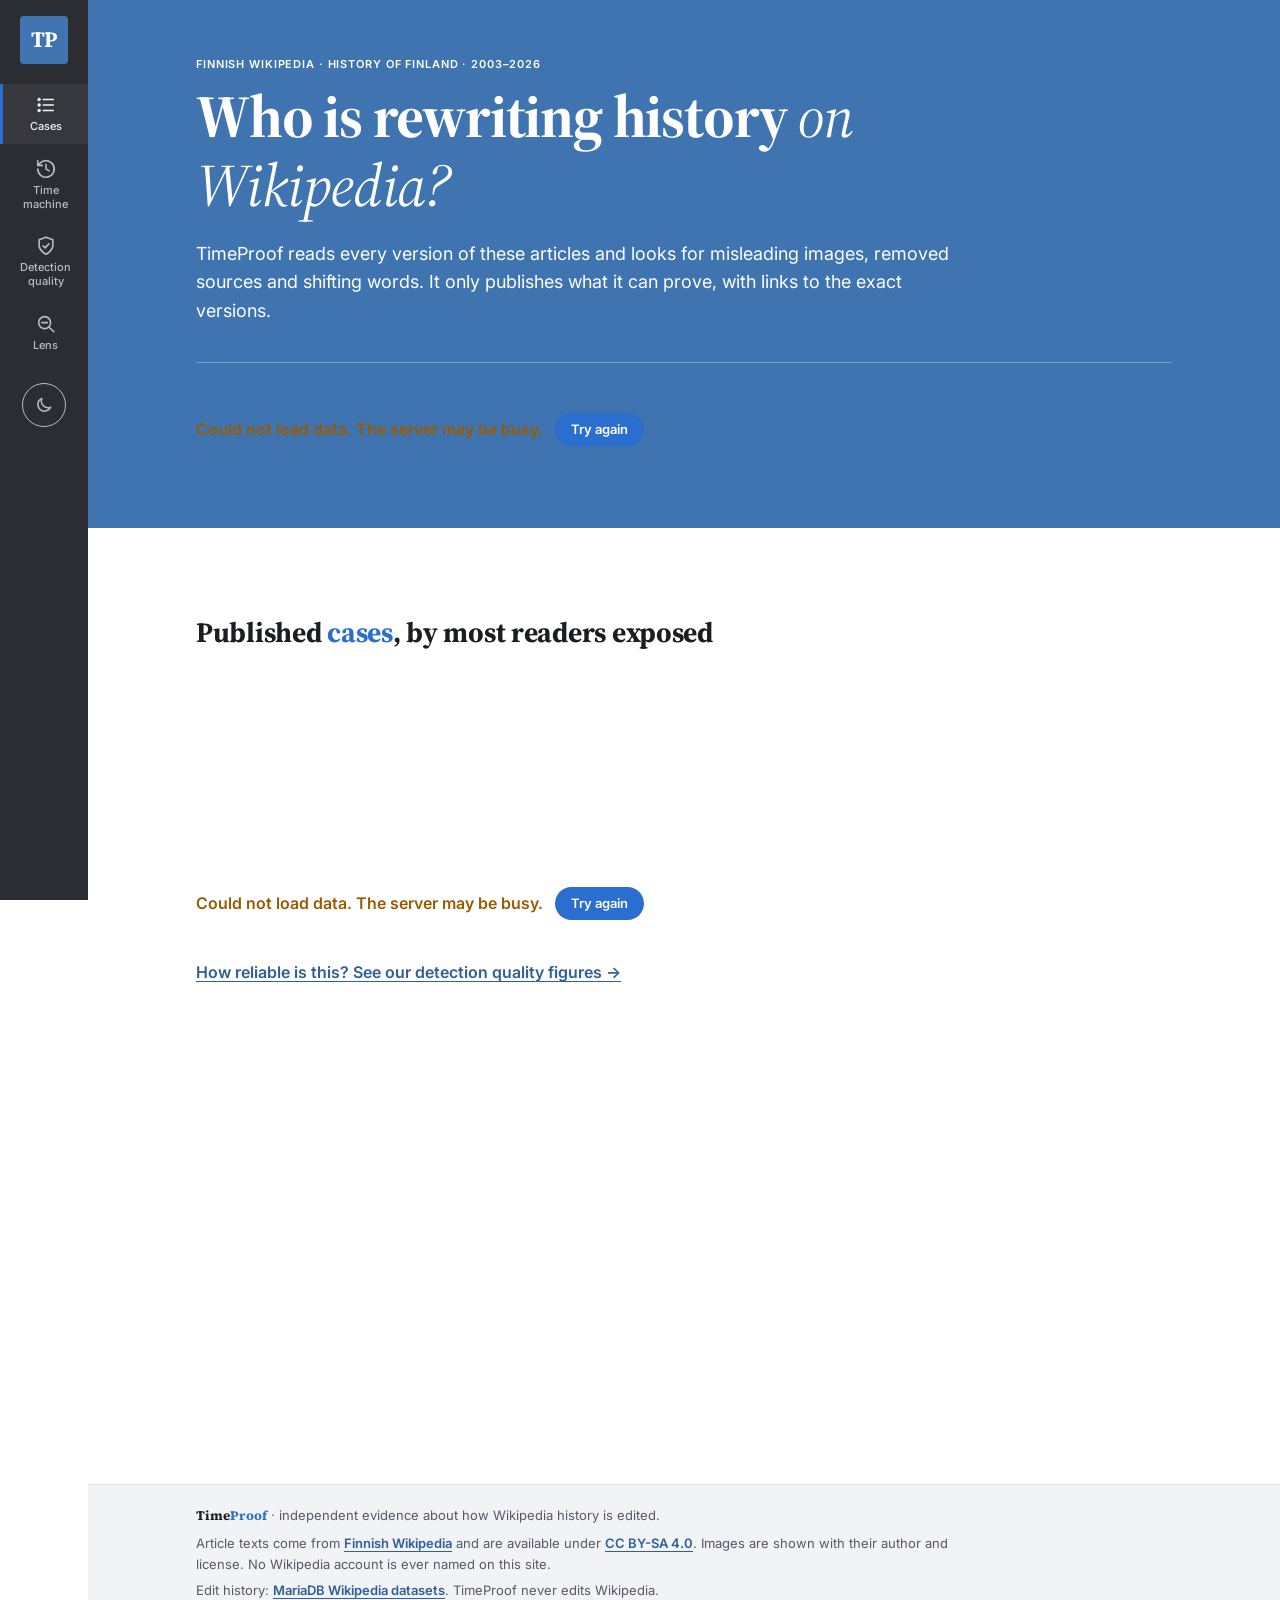
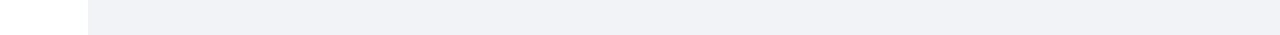
==== web/index.html @ cd7ae0f4 "web: fixed top bar on small screens so the page does not jump, asset version 15" ====
<!doctype html>
<html lang="en">
<head>
  <meta charset="utf-8">
  <meta name="viewport" content="width=device-width, initial-scale=1">
  <title>TimeProof</title>
  <meta name="description" content="TimeProof shows who is rewriting history on Wikipedia, when and how, and only publishes what it can prove.">
  <script>try{var t=localStorage.getItem("tp-theme");if(t==="light"||t==="dark")document.documentElement.dataset.theme=t}catch(e){}</script>
  <link rel="icon" href="favicon.svg" type="image/svg+xml">
  <link rel="preconnect" href="https://fonts.googleapis.com">
  <link rel="preconnect" href="https://fonts.gstatic.com" crossorigin>
  <link rel="stylesheet" href="https://fonts.googleapis.com/css2?family=Inter:wght@400;500;600;700&family=Source+Serif+4:ital,opsz,wght@0,8..60,400;0,8..60,600;0,8..60,700;1,8..60,400&display=swap">
  <link rel="stylesheet" href="tokens.css?v=15">
  <link rel="stylesheet" href="style.css?v=15">
  <script src="app.js?v=15" defer></script>
</head>
<body data-page="home">
  <section class="hero-blue hero" aria-label="Overview">
    <div class="wrap">
      <p class="label-small">Finnish Wikipedia · History of Finland · 2003–2026</p>
      <h1 class="display">Who is rewriting history <em>on Wikipedia?</em></h1>
      <p class="lead">TimeProof reads every version of these articles and looks for misleading images, removed sources and shifting words. It only publishes what it can prove, with links to the exact versions.</p>
      <div id="stats" class="stats"><p class="empty">Loading…</p></div>
    </div>
  </section>
  <main>
    <section id="new-this-week"></section>
    <h2>Published <span>cases</span>, by <span id="sort-name">most readers exposed</span></h2>
    <form id="case-filters" class="filters" role="search" onsubmit="return false"></form>
    <p id="case-count" class="meta case-count" aria-live="polite"></p>
    <section id="cases"><p class="empty">Loading…</p></section>
    <a class="more-link" href="quality.html">How reliable is this? See our detection quality figures →</a>
  </main>
</body>
</html>
---- web/tokens.css ----
/* TimeProof design tokens. Full rationale in identity.md. Load before style.css. */

:root {
  /* Colour: white pages, ultramarine for brand and structure, red only for evidence */
  --bg: #ffffff;
  --surface: #ffffff;
  --surface-2: #f2f3f7;      /* quiet rows, footer bar */
  --rail: #2b2d33;           /* slim dark side rail */
  --rail-text: #f2f3f7;
  --rail-muted: #b9bcc6;
  /* Blues darkened slightly from the reference (#447cbb, #3687eb) so white text on them reaches
     WCAG AA 4.5:1; same hues. Ratios are in identity.md. */
  --brand: #3f74b0;          /* hero band, case hero, TP mark (fill under white text, 4.8:1) */
  --brand-strong: #3a6ca6;   /* hover */
  --brand-soft: #e8f0f9;
  --brand-text: #2a6fcf;     /* blue text and marks on the page: two-tone words, timeline bars (4.9:1) */
  --button: #2a6fcf;         /* pill buttons, white text 4.9:1 */
  --button-hover: #1e5fb8;
  --field-border: #7e8392;   /* inputs and selects: 3:1 against the page, as WCAG asks for controls */
  --focus: #2a6fcf;          /* 2px focus ring */
  --on-brand: #ffffff;
  --on-brand-muted: #ffffff;
  --line: #e1e3ea;
  --text: #1c1d22;
  --text-2: #565965;         /* 7:1 on white */
  --link: #2f5f99;
  --signal: #b42318;         /* "proof red": flags, highlights, Lens outline. Never blue for evidence */
  --signal-soft: #fbeae8;
  --added: #e6f2ea;
  --added-text: #1d5c34;
  --removed: #fbeae8;
  --removed-text: #8f1c13;
  --warning: #9a5b00;
  --mock-bg: #ffd84d;
  --mock-text: #1c1d22;

  /* Typography */
  --font-serif: "Source Serif 4", Georgia, "Times New Roman", serif;
  --font-sans: "Inter", system-ui, -apple-system, "Segoe UI", Roboto, sans-serif;
  --fs-display: clamp(34px, 6vw, 60px);
  --fs-h1: clamp(28px, 4.5vw, 42px);
  --fs-h2: 28px;
  --fs-h3: 20px;
  --fs-body: 16px;
  --fs-read: 18px;
  --fs-small: 13px;
  --fs-label: 11px;
  --lh-tight: 1.15;
  --lh-body: 1.6;

  /* Spacing and shape */
  --unit: 8px;
  --rail-width: 88px;
  --container: 1040px;
  --gutter: 16px;
  --section: 56px;
  --radius-card: 4px;
  --radius-button: 999px;
  --shadow: 0 1px 2px rgba(28, 29, 34, 0.06), 0 6px 20px rgba(28, 29, 34, 0.08);
}

@media (prefers-color-scheme: dark) {
  :root:not([data-theme="light"]) {
    --bg: #121317;
    --surface: #1a1b21;
    --surface-2: #1d1f26;
    --rail: #0b0c0f;
    --rail-text: #f2f3f7;
    --rail-muted: #a3a7b3;
    --brand: #3f74b0;
    --brand-strong: #3a6ca6;
    --brand-soft: #141c29;
    --brand-text: #3687eb;
    --button: #2a6fcf;
    --button-hover: #1e5fb8;
    --field-border: #6b6f7d;
    --focus: #7fb0ec;
    --on-brand: #ffffff;
    --on-brand-muted: #ffffff;
    --line: #2c2e37;
    --text: #eef0f5;
    --text-2: #a8abb7;
    --link: #7fb0ec;
    --signal: #ff7466;
    --signal-soft: #3a1d1a;
    --added: #16301f;
    --added-text: #9fd8b0;
    --removed: #3a1d1a;
    --removed-text: #ffb3aa;
    --warning: #e5a54a;
    --shadow: 0 1px 2px rgba(0, 0, 0, 0.4), 0 6px 20px rgba(0, 0, 0, 0.35);
  }
}

:root[data-theme="dark"] {
  --bg: #121317;
  --surface: #1a1b21;
  --surface-2: #1d1f26;
  --rail: #0b0c0f;
  --rail-text: #f2f3f7;
  --rail-muted: #a3a7b3;
  --brand: #3f74b0;
  --brand-strong: #3a6ca6;
  --brand-soft: #141c29;
  --brand-text: #3687eb;
  --button: #2a6fcf;
  --button-hover: #1e5fb8;
  --field-border: #6b6f7d;
  --focus: #7fb0ec;
  --on-brand: #ffffff;
  --on-brand-muted: #ffffff;
  --line: #2c2e37;
  --text: #eef0f5;
  --text-2: #a8abb7;
  --link: #7fb0ec;
  --signal: #ff7466;
  --signal-soft: #3a1d1a;
  --added: #16301f;
  --added-text: #9fd8b0;
  --removed: #3a1d1a;
  --removed-text: #ffb3aa;
  --warning: #e5a54a;
  --shadow: 0 1px 2px rgba(0, 0, 0, 0.4), 0 6px 20px rgba(0, 0, 0, 0.35);
}
---- web/style.css ----
/* TimeProof site styles. Values come from tokens.css; rules are explained in identity.md. */

* { box-sizing: border-box; }

/* Desktop: slim rail on the left, content on the right; the mock banner spans both. */
body {
  margin: 0;
  background: var(--bg);
  color: var(--text);
  font-family: var(--font-sans);
  font-size: var(--fs-body);
  line-height: var(--lh-body);
  -webkit-font-smoothing: antialiased;
  display: grid;
  grid-template-columns: var(--rail-width) minmax(0, 1fr);
  grid-auto-rows: auto;
  align-content: start;
  min-height: 100vh;
}
body > * { grid-column: 2; }
body > header.site { grid-column: 1; grid-row: 1 / span 20; }

a { color: var(--link); font-weight: 600; text-decoration-thickness: 1px; text-underline-offset: 3px; }

h1, h2, h3 { font-family: var(--font-serif); font-weight: 700; line-height: var(--lh-tight); letter-spacing: -0.01em; }
h1 { font-size: var(--fs-h1); margin: 0 0 16px; }
h2 { font-size: var(--fs-h2); margin: 48px 0 16px; }
h2 span, h1 .two-tone { color: var(--brand-text); }
h3 { font-size: var(--fs-h3); margin: 0 0 6px; }

.wrap, main, footer.site .inner {
  max-width: var(--container);
  margin: 0 auto;
  padding-left: calc(var(--gutter) * 2);
  padding-right: calc(var(--gutter) * 2);
}
main { width: 100%; padding-top: 40px; padding-bottom: 24px; }

/* ---------- Banner ---------- */

.mock-banner {
  /* Never shown on the deployed site; local mock screenshots must stay identifiable. A strip at the
     top of the content (not a fixed corner badge) so it never hides a button or a line of text. */
  justify-self: end;
  margin: 12px 16px 0;
  background: var(--rail);
  color: var(--rail-text);
  border: 1px solid rgba(255, 255, 255, 0.15);
  font-size: 12px;
  font-weight: 600;
  padding: 6px 12px;
  border-radius: var(--radius-button);
  box-shadow: var(--shadow);
}

/* ---------- Rail ---------- */

header.site {
  background: var(--rail);
  color: var(--rail-text);
  position: sticky;
  top: 0;
  align-self: start;
  height: 100vh;
  z-index: 2;
}
header.site .inner { display: flex; flex-direction: column; align-items: stretch; padding: 16px 0; gap: 20px; }

.brand-mark {
  display: flex;
  align-items: center;
  justify-content: center;
  width: 48px;
  height: 48px;
  margin: 0 auto;
  border-radius: var(--radius-card);
  background: var(--brand);
  color: var(--on-brand);
  font-family: var(--font-serif);
  font-weight: 700;
  font-size: 22px;
  letter-spacing: -0.03em;
  text-decoration: none;
}

nav { display: flex; flex-direction: column; gap: 4px; }
nav a {
  display: flex;
  flex-direction: column;
  align-items: center;
  gap: 4px;
  padding: 10px 6px;
  color: var(--rail-muted);
  text-decoration: none;
  font-size: 11px;
  font-weight: 500;
  line-height: 1.25;
  text-align: center;
  border-left: 3px solid transparent;
}
nav a svg { width: 22px; height: 22px; }
nav a:hover { color: var(--rail-text); }
nav a.active { color: var(--rail-text); border-left-color: var(--brand-text); background: rgba(255, 255, 255, 0.05); }

/* ---------- Footer ---------- */

footer.site { background: var(--surface-2); margin-top: var(--section); border-top: 1px solid var(--line); }
footer.site .inner { padding-top: 20px; padding-bottom: 28px; font-size: var(--fs-small); color: var(--text-2); }
footer.site p { margin: 0 0 6px; max-width: 760px; }
footer.site .wordmark { font-family: var(--font-serif); font-weight: 700; color: var(--text); }
footer.site .wordmark span { color: var(--brand-text); }

/* ---------- Shared bits ---------- */

.lead { color: var(--text-2); font-size: 18px; margin: 0 0 28px; max-width: 680px; }

.label-small {
  font-size: var(--fs-label);
  font-weight: 600;
  text-transform: uppercase;
  letter-spacing: 0.08em;
  color: var(--text-2);
  margin: 0 0 8px;
}

.meta { font-size: var(--fs-small); color: var(--text-2); display: flex; flex-wrap: wrap; align-items: center; gap: 6px 16px; }

.tag {
  display: inline-block;
  font-size: var(--fs-label);
  font-weight: 600;
  text-transform: uppercase;
  letter-spacing: 0.08em;
  padding: 3px 10px;
  border-radius: var(--radius-button);
  border: 1px solid currentColor;
}
.tag.flag { background: var(--signal); border-color: var(--signal); color: var(--bg); }

.pill {
  display: inline-block;
  background: var(--button);
  color: var(--on-brand);
  font-size: var(--fs-small);
  font-weight: 600;
  padding: 6px 16px;
  border-radius: var(--radius-button);
  text-decoration: none;
}
.pill:hover { background: var(--button-hover); }

.card { border-top: 1px solid var(--line); padding: 24px 0; }

/* --signal is kept for evidence only: an error is not evidence. */
.error { color: var(--warning); font-weight: 600; }
.empty { color: var(--text-2); }
.more-link { display: inline-block; margin-top: 24px; }

/* ---------- Blue hero band ---------- */

.hero-blue { background: var(--brand); color: var(--on-brand); }
.hero-blue a { color: var(--on-brand); }
.hero-blue .lead, .hero-blue .label-small, .hero-blue .meta { color: var(--on-brand-muted); }
.hero-blue .tag { color: var(--on-brand); }
.hero-blue .tag.flag { color: var(--bg); }

.hero { padding: var(--section) 0; }
.hero .display {
  font-family: var(--font-serif);
  font-weight: 700;
  font-size: var(--fs-display);
  line-height: var(--lh-tight);
  letter-spacing: -0.02em;
  margin: 0 0 20px;
  max-width: 820px;
}
.hero .display em { font-weight: 400; font-style: italic; }

.stats {
  display: grid;
  grid-template-columns: repeat(auto-fit, minmax(150px, 1fr));
  gap: 24px;
  margin-top: 36px;
  border-top: 1px solid rgba(255, 255, 255, 0.3);
  padding-top: 24px;
}
.stat .value { font-family: var(--font-serif); font-size: 36px; font-weight: 700; line-height: 1.1; font-variant-numeric: tabular-nums; }
.stat .label { color: var(--on-brand-muted); font-size: var(--fs-small); margin-top: 4px; }

/* ---------- Case rows ---------- */

.case-item {
  display: grid;
  grid-template-columns: 1fr;
  gap: 24px;
  align-items: center;
  text-decoration: none;
  color: inherit;
  font-weight: 400;
}
.case-item.has-image { grid-template-columns: minmax(0, 1fr) 240px; }
.case-item.has-image figure { order: 2; }
/* Alternating sides only makes sense with images, which need a credit to be shown. */
.case-item.has-image:nth-child(even) { grid-template-columns: 240px minmax(0, 1fr); }
.case-item.has-image:nth-child(even) figure { order: -1; }
.case-item img { width: 100%; height: 160px; object-fit: cover; border-radius: var(--radius-card); background: var(--surface-2); }
.case-item figcaption { font-size: 11px; margin-top: 4px; }
.case-item h3 { font-size: 22px; }
.case-item p { margin: 0 0 12px; color: var(--text-2); max-width: 660px; }
.case-item .readers { color: var(--text); font-weight: 600; }
.case-item .row-foot { display: flex; flex-wrap: wrap; align-items: center; justify-content: space-between; gap: 12px; margin-top: 14px; }

/* ---------- Case page ---------- */

.case-hero { display: grid; gap: 32px; align-items: start; padding: 32px; border-radius: var(--radius-card); margin-bottom: 24px; }
.case-hero.has-image { grid-template-columns: minmax(0, 6fr) minmax(0, 5fr); }
.case-hero.has-image figure { order: 2; }
.case-hero h1 { margin-top: 14px; color: var(--on-brand); }
.case-hero .lead { font-family: var(--font-serif); font-size: var(--fs-read); color: var(--on-brand); margin-bottom: 0; }
.case-hero figcaption { color: var(--on-brand-muted); }

figure { margin: 0; }
figure img { width: 100%; height: auto; border-radius: var(--radius-card); display: block; background: var(--surface-2); }
figcaption { font-size: var(--fs-small); color: var(--text-2); margin-top: 8px; }

.band { background: var(--rail); color: var(--rail-text); }
.band .label-small, .band .meta { color: var(--rail-muted); }
.exposure-band { padding: 28px 32px; border-radius: var(--radius-card); margin: 0 0 16px; }
.exposure-band .exposure { font-family: var(--font-serif); font-weight: 700; font-size: clamp(24px, 3.5vw, 32px); line-height: 1.2; margin: 4px 0 10px; }
.exposure-band .meta { margin: 0; }

.grid2 { display: grid; grid-template-columns: 1fr 1fr; gap: 24px; }

.caption-old { text-decoration: line-through; color: var(--text-2); font-family: var(--font-serif); font-size: var(--fs-read); margin: 0; }
.caption-new { font-family: var(--font-serif); font-size: var(--fs-read); margin: 0; }
.diff-removed, .diff-added { padding: 12px 14px; border-radius: var(--radius-card); white-space: pre-wrap; font-family: var(--font-serif); font-size: 17px; }
.diff-removed { background: var(--removed); color: var(--removed-text); }
.diff-added { background: var(--added); color: var(--added-text); }

.report { font-family: var(--font-serif); font-size: var(--fs-read); margin: 0 0 12px; max-width: 720px; }
ul.plain { margin: 8px 0 0; padding-left: 18px; }
ul.plain li { margin-bottom: 4px; }

/* ---------- Time machine ---------- */

.controls { display: flex; flex-wrap: wrap; gap: 16px; align-items: end; margin-bottom: 24px; }
.controls label { display: flex; flex-direction: column; font-size: var(--fs-small); color: var(--text-2); gap: 6px; font-weight: 500; min-width: 0; max-width: 100%; }
/* Long article titles must not push the page wider than a phone screen. */
.controls select { max-width: 100%; }
select, input[type="date"], input[type="search"] {
  font: inherit;
  padding: 8px 12px;
  border: 1px solid var(--field-border);
  border-radius: var(--radius-card);
  background: var(--surface);
  color: var(--text);
}
button {
  font: inherit;
  font-size: var(--fs-small);
  font-weight: 600;
  padding: 9px 20px;
  border-radius: var(--radius-button);
  border: 0;
  background: var(--button);
  color: var(--on-brand);
  cursor: pointer;
}
button:hover { background: var(--button-hover); }

/* Key figures above the chart */
.tm-stats { display: grid; grid-template-columns: repeat(auto-fit, minmax(150px, 1fr)); gap: 16px 24px; margin: 0 0 24px; }
.tm-stat .value { font-family: var(--font-serif); font-size: 28px; font-weight: 700; line-height: 1.1; font-variant-numeric: tabular-nums; }
.tm-stat .label { font-size: var(--fs-small); color: var(--text-2); margin-top: 4px; }

/* Chart: y axis on the left, bars with grid lines, year labels below */
.tm-chart { margin: 0 0 28px; }
.tm-axis-title { font-size: var(--fs-label); font-weight: 600; text-transform: uppercase; letter-spacing: 0.08em; color: var(--text-2); margin: 0 0 8px; }
.tm-x-title { text-align: center; margin: 22px 0 0; }
.tm-plot { display: grid; grid-template-columns: auto minmax(0, 1fr); gap: 8px; }
.tm-y { display: flex; flex-direction: column; justify-content: space-between; height: 160px; font-size: 12px; color: var(--text-2); text-align: right; font-variant-numeric: tabular-nums; }
.tm-y span { line-height: 0; }
.timeline { position: relative; display: flex; align-items: flex-end; gap: 1px; height: 160px; border-bottom: 1px solid var(--text); border-left: 1px solid var(--line); }
.tm-grid { position: absolute; inset: 0; display: flex; flex-direction: column; justify-content: space-between; pointer-events: none; }
.tm-grid i { display: block; border-top: 1px dashed var(--line); }
.timeline .bar { flex: 1; background: var(--brand-text); min-height: 1px; position: relative; cursor: pointer; }
.timeline .bar:hover, .timeline .bar:focus-visible { opacity: 0.75; outline: none; }
.timeline .bar .rev { position: absolute; bottom: 0; left: 0; right: 0; background: var(--warning); }
.timeline .bar.selected { outline: 2px solid var(--text); outline-offset: 1px; }
/* A published case is evidence: its month gets the signal colour. */
.timeline .case-mark { position: absolute; left: 50%; top: -12px; width: 8px; height: 8px; margin-left: -4px; border-radius: 50%; background: var(--signal); box-shadow: 0 0 0 2px var(--bg); }
.tm-x { position: relative; height: 16px; margin-top: 6px; font-size: 12px; color: var(--text-2); font-variant-numeric: tabular-nums; }
.tm-x span { position: absolute; top: 0; transform: translateX(-50%); white-space: nowrap; }
.tm-readout { margin: 12px 0 4px; font-size: var(--fs-small); color: var(--text); min-height: 1.6em; font-variant-numeric: tabular-nums; }
.legend { font-size: var(--fs-small); color: var(--text-2); margin-top: 6px; }
.legend i { display: inline-block; width: 10px; height: 10px; margin: 0 4px 0 14px; vertical-align: middle; }
.legend i:first-child { margin-left: 0; }
.legend i.legend-case { border-radius: 50%; background: var(--signal); }

/* ---------- Home: search and filters ---------- */

#sort-name { color: inherit; }
.filters { display: grid; grid-template-columns: repeat(auto-fit, minmax(170px, 1fr)); gap: 14px 16px; align-items: end; margin: 8px 0 12px; }
.filters label { display: flex; flex-direction: column; gap: 6px; font-size: var(--fs-small); color: var(--text-2); font-weight: 500; min-width: 0; }
.filters label.search { grid-column: 1 / -1; }
.filters select, .filters input { width: 100%; min-width: 0; }
.filters .years { display: grid; grid-template-columns: 1fr 1fr; gap: 8px; min-width: 0; }
.filters button { justify-self: start; }
.pill.secondary, button.secondary { background: transparent; color: var(--brand-text); border: 1px solid var(--brand-text); }
.pill.secondary:hover, button.secondary:hover { background: var(--brand-soft); }
.case-count { margin: 0 0 4px; }

.article-text { white-space: pre-wrap; font-family: var(--font-serif); font-size: var(--fs-read); line-height: 1.7; max-width: 720px; max-height: 560px; overflow-y: auto; }

/* ---------- Detection quality ---------- */

.quality-grid { display: grid; grid-template-columns: repeat(auto-fit, minmax(280px, 1fr)); gap: 0 40px; }
.quality-grid .value { font-family: var(--font-serif); font-size: 48px; font-weight: 700; line-height: 1.1; color: var(--link); font-variant-numeric: tabular-nums; }
.quality-grid p { margin: 8px 0 0; color: var(--text-2); }

/* ---------- Lens page ---------- */

.lens-steps { padding-left: 20px; max-width: 680px; }
.lens-steps li { margin-bottom: 8px; }
.lens-drag { display: flex; flex-wrap: wrap; align-items: center; gap: 16px; margin: 28px 0; }
.lens-button { font-size: 16px; padding: 12px 24px; cursor: grab; }
.lens-mock { display: inline-block; background: var(--brand-soft); color: var(--text); border-left: 3px solid var(--brand-text); font-weight: 500; padding: 10px 14px; border-radius: var(--radius-card); }

/* ---------- Below 900px: the rail becomes a top bar ---------- */

@media (max-width: 900px) {
  body { display: block; }
  header.site { position: sticky; top: 0; height: auto; }
  header.site .inner { flex-direction: row; align-items: center; justify-content: space-between; padding: 8px 12px; gap: 12px; }
  .brand-mark { width: 44px; height: 44px; font-size: 19px; margin: 0; }
  nav { flex-direction: row; gap: 0; }
  nav a { padding: 6px 8px; border-left: 0; border-bottom: 3px solid transparent; min-width: 44px; min-height: 44px; justify-content: center; }
  nav a.active { border-bottom-color: var(--brand-text); background: transparent; }
  nav a svg { width: 20px; height: 20px; }
}

@media (max-width: 720px) {
  :root { --section: 40px; }
  .wrap, main, footer.site .inner { padding-left: var(--gutter); padding-right: var(--gutter); }
  main { padding-top: 28px; }
  .case-item.has-image, .case-item.has-image:nth-child(even) { grid-template-columns: 1fr; }
  .case-item.has-image:nth-child(even) figure { order: 0; }
  .case-hero.has-image, .grid2 { grid-template-columns: 1fr; }
  .case-hero { padding: 24px 20px; gap: 20px; }
  .exposure-band { padding: 24px 20px; }
  .timeline { gap: 0; }
}


/* ================= Accessibility and ergonomics (WCAG 2.2 AA) ================= */

/* Skip link: first thing a keyboard user reaches, visible only when focused. */
.skip-link { position: absolute; left: 8px; top: -60px; z-index: 100; background: var(--button); color: var(--on-brand);
  padding: 10px 16px; border-radius: var(--radius-card); font-weight: 600; text-decoration: none; }
.skip-link:focus { top: 8px; }
body > .skip-link { grid-column: 1 / -1; }

/* One visible focus ring everywhere; never removed without a replacement. */
:focus-visible { outline: 2px solid var(--focus); outline-offset: 2px; }
.hero-blue :focus-visible, .band :focus-visible, header.site :focus-visible, .pill:focus-visible, button:focus-visible { outline-color: var(--on-brand); box-shadow: 0 0 0 4px var(--focus); }
main:focus { outline: none; }

/* Touch targets: 44 x 44 px in the rail and top bar, 24 px minimum elsewhere. */
nav a { min-height: 44px; }
.pill, button { min-height: 32px; }

/* Section titles of the case and quality pages are real h2s, styled as small labels. */
h2.label-small, h3.label-small { font-family: var(--font-sans); font-size: var(--fs-label); line-height: 1.4; letter-spacing: 0.08em; margin: 0 0 8px; }

/* Comfortable reading: 70 characters per line at most. */
.lead, .report, .case-item p, .article-text, .quality-grid p { max-width: 70ch; }

/* Upper bound marker: explained on hover, on keyboard focus and on tap (tapping focuses it). */
abbr.approx { text-decoration: underline dotted; cursor: help; position: relative; }
abbr.approx:hover::after, abbr.approx:focus::after {
  content: attr(data-tip); position: absolute; left: 0; top: 1.6em; z-index: 20; width: max-content; max-width: 260px;
  background: var(--rail); color: var(--rail-text); font: 400 12px/1.45 var(--font-sans); letter-spacing: 0; text-transform: none;
  padding: 8px 10px; border-radius: var(--radius-card); box-shadow: var(--shadow); white-space: normal; }

/* Loading skeletons: grey bars with a slow pulse, then the real content. */
.skeleton { display: grid; gap: 12px; padding: 8px 0; }
.skeleton i { display: block; height: 14px; border-radius: var(--radius-card); background: var(--surface-2); animation: tp-pulse 1.4s ease-in-out infinite; }
.skeleton i:nth-child(1) { width: 40%; height: 20px; } .skeleton i:nth-child(2) { width: 90%; } .skeleton i:nth-child(3) { width: 75%; }
@keyframes tp-pulse { 50% { opacity: 0.45; } }

/* Errors and empty states say what to do next. */
.error-box, .empty-box { display: flex; flex-wrap: wrap; align-items: center; gap: 12px; padding: 16px 0; }
.error-box p, .empty-box p { margin: 0; }

/* Case page: three lines that answer what, how long, how many, before the detail. */
.glance { list-style: none; padding: 0; margin: 16px 0 0; display: grid; gap: 4px; font-size: 15px; color: var(--on-brand); }
.glance li { display: grid; grid-template-columns: 6.5em minmax(0, 1fr); gap: 8px; }
.glance strong { font-weight: 600; }
.diff-label::before { font-weight: 700; margin-right: 4px; }
.diff-label.minus::before { content: "\2212"; }
.diff-label.plus::before { content: "+"; }

/* Time machine chart: one keyboard stop (arrows move, Enter opens), the current month outlined. */
.timeline:focus-visible { outline: 2px solid var(--focus); outline-offset: 4px; }
.timeline .bar.current { outline: 2px solid var(--text); outline-offset: 1px; z-index: 1; }
.tm-table { margin-top: 12px; font-size: var(--fs-small); }
.tm-table summary { cursor: pointer; color: var(--link); font-weight: 600; min-height: 24px; }
.tm-table table { border-collapse: collapse; margin-top: 8px; font-variant-numeric: tabular-nums; }
.tm-table th, .tm-table td { text-align: right; padding: 4px 12px; border-bottom: 1px solid var(--line); }
.tm-table th:first-child, .tm-table td:first-child { text-align: left; }

/* Light / dark switch in the rail. */
.theme-toggle { background: transparent; color: var(--rail-muted); border: 1px solid var(--rail-muted); border-radius: var(--radius-button);
  min-width: 44px; min-height: 44px; padding: 0; margin: 0 auto; display: flex; align-items: center; justify-content: center; }
.theme-toggle:hover { background: rgba(255, 255, 255, 0.08); color: var(--rail-text); }
.theme-toggle svg { width: 20px; height: 20px; }
@media (max-width: 900px) { .theme-toggle { margin: 0; } }

/* Keep the footer below the fold while the content loads, so it does not jump (layout shift). */
main { min-height: 100vh; }
/* The case image's height is unknown until it loads: reserve a fixed frame so nothing moves. */
.case-hero figure img { aspect-ratio: 4 / 3; object-fit: contain; background: rgba(255, 255, 255, 0.08); }

/* Visually hidden, still read by screen readers. */
.sr-only { position: absolute; width: 1px; height: 1px; padding: 0; margin: -1px; overflow: hidden; clip: rect(0 0 0 0); white-space: nowrap; border: 0; }

@media (prefers-reduced-motion: reduce) {
  *, *::before, *::after { animation-duration: 0.01ms !important; animation-iteration-count: 1 !important; transition-duration: 0.01ms !important; scroll-behavior: auto !important; }
}

/* Printing a case: no rail, no buttons, black on white, link addresses written out. */
@media print {
  body { display: block; background: #fff; color: #000; }
  header.site, footer.site, .skip-link, .mock-banner, .theme-toggle, .filters, .controls, button, .pill, .more-link { display: none !important; }
  main { max-width: none; padding: 0; min-height: 0; }
  .hero-blue, .band, .case-hero, .exposure-band { background: none !important; color: #000 !important; padding: 0 0 12px; }
  .hero-blue *, .band *, .glance { color: #000 !important; }
  a[href^="http"]::after { content: " (" attr(href) ")"; font-weight: 400; word-break: break-all; }
  .card { break-inside: avoid; }
}

/* Reserve the final height of blocks filled after the data arrives, so nothing below them jumps
   (measured on the live site at 1280 px and 375 px). */
#stats { min-height: 110px; }
#case-filters { min-height: 191px; }
#timeline { min-height: 443px; }
@media (max-width: 720px) {
  #stats { min-height: 287px; }
  #case-filters { min-height: 496px; }
  #timeline { min-height: 670px; }
}

/* Phones and tablets: the top bar is drawn by app.js after the first paint. A fixed bar over a
   reserved strip means the page never jumps when it appears. */
@media (max-width: 900px) {
  header.site { position: fixed; top: 0; left: 0; right: 0; height: 70px; }
  header.site .inner { height: 100%; }
  body { padding-top: 70px; }
}
@media (max-width: 600px) {
  header.site { height: 84px; }
  body { padding-top: 84px; }
}
@media print { body { padding-top: 0; } }
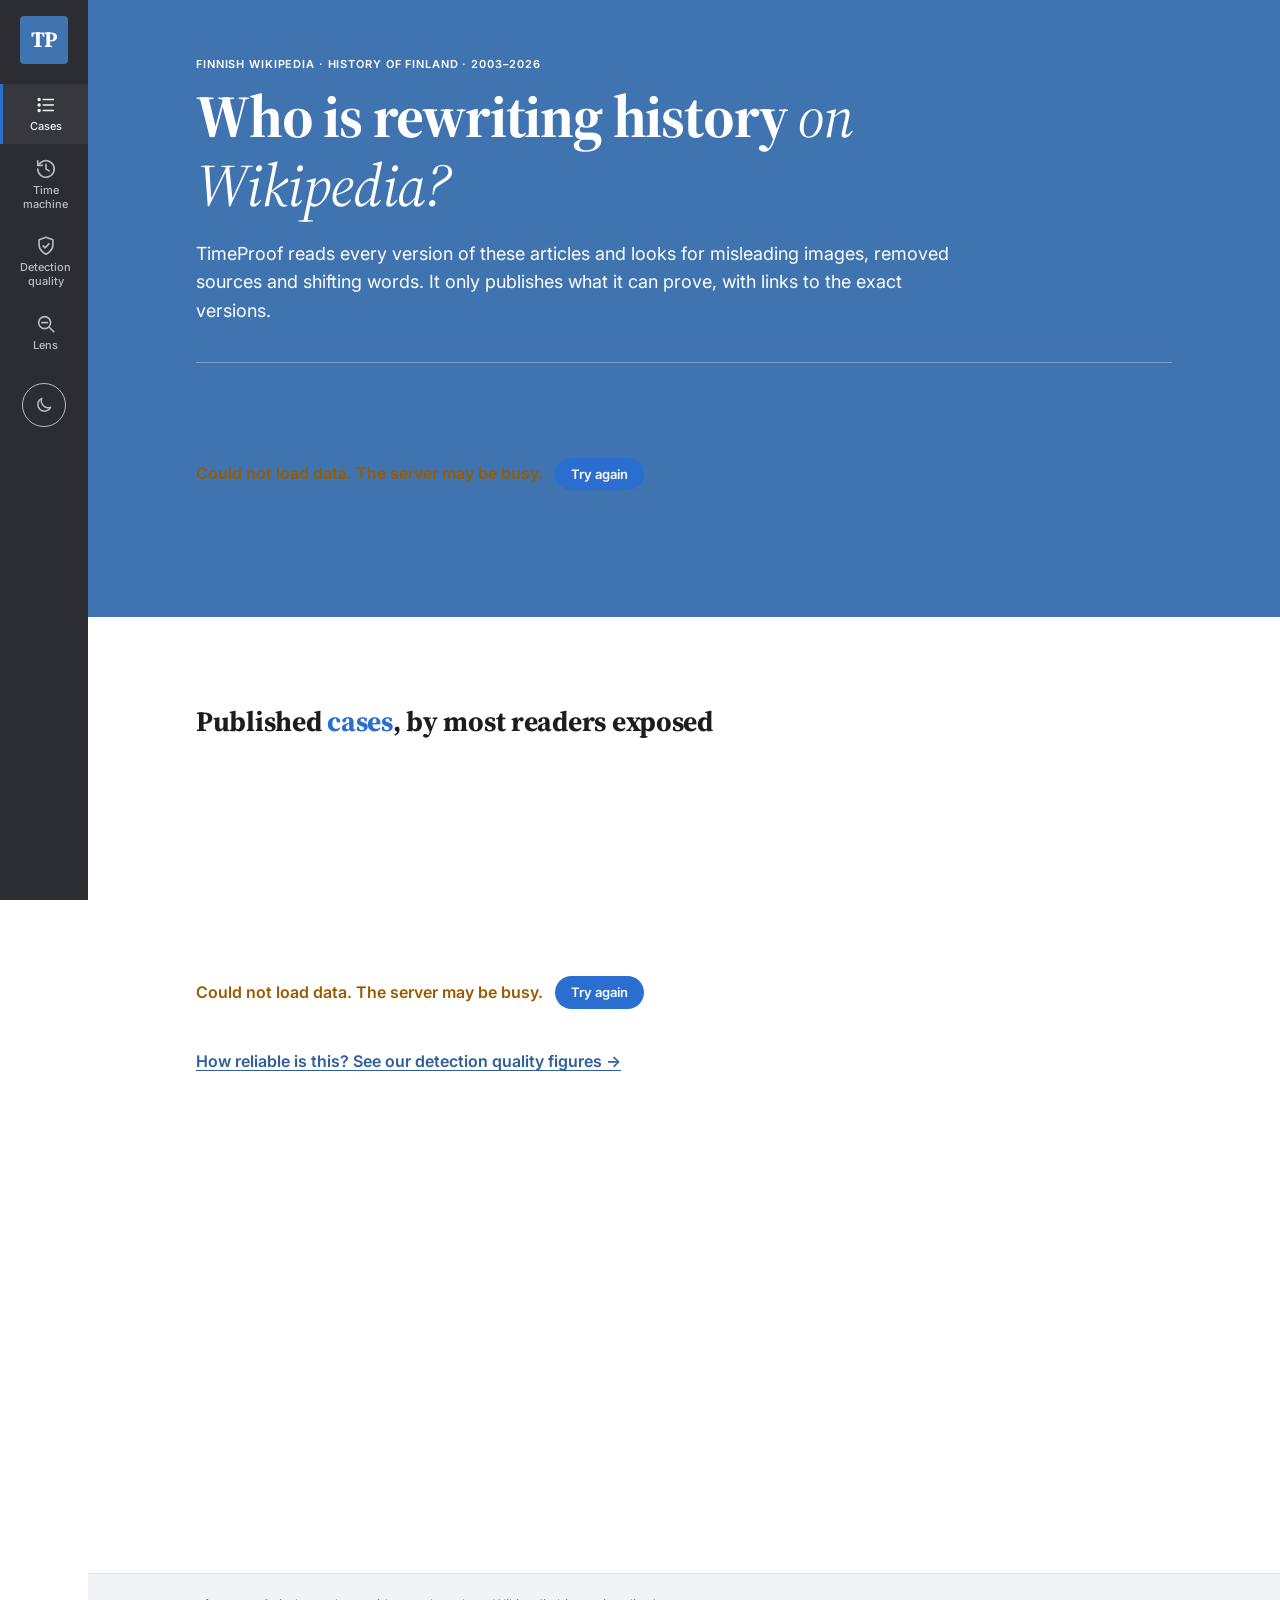
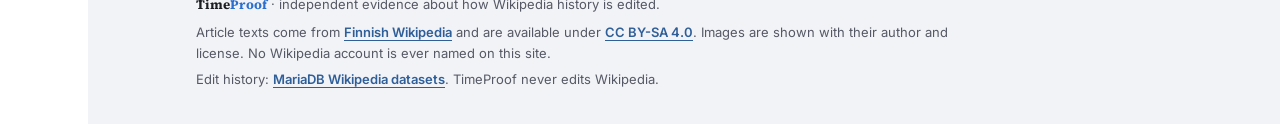
==== commit d5c8856f: "web: article search, real diff, chronology, evidence card, editors tools, funnel, quality pipeline, " ====
--- a/web/index.html
+++ b/web/index.html
@@ -10,9 +10,9 @@
   <link rel="preconnect" href="https://fonts.googleapis.com">
   <link rel="preconnect" href="https://fonts.gstatic.com" crossorigin>
   <link rel="stylesheet" href="https://fonts.googleapis.com/css2?family=Inter:wght@400;500;600;700&family=Source+Serif+4:ital,opsz,wght@0,8..60,400;0,8..60,600;0,8..60,700;1,8..60,400&display=swap">
-  <link rel="stylesheet" href="tokens.css?v=15">
-  <link rel="stylesheet" href="style.css?v=15">
-  <script src="app.js?v=15" defer></script>
+  <link rel="stylesheet" href="tokens.css?v=17">
+  <link rel="stylesheet" href="style.css?v=17">
+  <script src="app.js?v=17" defer></script>
 </head>
 <body data-page="home">
   <section class="hero-blue hero" aria-label="Overview">
--- a/web/style.css
+++ b/web/style.css
@@ -247,6 +247,28 @@
 .controls label { display: flex; flex-direction: column; font-size: var(--fs-small); color: var(--text-2); gap: 6px; font-weight: 500; min-width: 0; max-width: 100%; }
 /* Long article titles must not push the page wider than a phone screen. */
 .controls select { max-width: 100%; }
+
+/* Article search with suggestions (combobox) */
+.combo { position: relative; display: flex; flex-direction: column; gap: 6px; flex: 1 1 320px; min-width: 0; max-width: 520px; }
+.combo label { font-size: var(--fs-small); color: var(--text-2); font-weight: 500; }
+.combo input { width: 100%; }
+.combo ul {
+  position: absolute; top: 100%; left: 0; right: 0; z-index: 20; margin: 4px 0 0; padding: 4px 0; list-style: none;
+  background: var(--surface); border: 1px solid var(--field-border); border-radius: var(--radius-card);
+  box-shadow: var(--shadow); max-height: 320px; overflow-y: auto;
+}
+.combo li { display: flex; justify-content: space-between; gap: 12px; padding: 8px 12px; cursor: pointer; min-height: 24px; }
+.combo li[aria-selected="true"], .combo li:hover { background: var(--brand-soft); }
+.combo li[aria-selected="true"] { outline: 2px solid var(--focus); outline-offset: -2px; }
+.combo .combo-count { color: var(--text-2); font-size: var(--fs-small); white-space: nowrap; font-variant-numeric: tabular-nums; }
+.combo .combo-empty { color: var(--text-2); cursor: default; }
+.popular { display: flex; flex-wrap: wrap; align-items: center; gap: 8px; margin: -8px 0 24px; }
+.popular .label-small { margin: 0 4px 0 0; }
+.tm-log { display: inline-flex; align-items: center; gap: 8px; font-size: var(--fs-small); color: var(--text-2); margin: 0 0 12px; cursor: pointer; min-height: 24px; }
+.tm-log input { width: 18px; height: 18px; margin: 0; accent-color: var(--button); }
+.tm-cases { margin: 0 0 28px; }
+.tm-cases .meta-inline { color: var(--text-2); font-size: var(--fs-small); }
+.popular button[aria-pressed="true"] { background: var(--button); color: var(--on-brand); border-color: var(--button); }
 select, input[type="date"], input[type="search"] {
   font: inherit;
   padding: 8px 12px;
@@ -321,6 +343,7 @@
 /* ---------- Lens page ---------- */
 
 .lens-steps { padding-left: 20px; max-width: 680px; }
+.lens-coverage { max-width: 70ch; font-weight: 500; }
 .lens-steps li { margin-bottom: 8px; }
 .lens-drag { display: flex; flex-wrap: wrap; align-items: center; gap: 16px; margin: 28px 0; }
 .lens-button { font-size: 16px; padding: 12px 24px; cursor: grab; }
@@ -376,8 +399,8 @@
 .lead, .report, .case-item p, .article-text, .quality-grid p { max-width: 70ch; }
 
 /* Upper bound marker: explained on hover, on keyboard focus and on tap (tapping focuses it). */
-abbr.approx { text-decoration: underline dotted; cursor: help; position: relative; }
-abbr.approx:hover::after, abbr.approx:focus::after {
+abbr.approx, .tip { text-decoration: underline dotted; cursor: help; position: relative; }
+abbr.approx:hover::after, abbr.approx:focus::after, .tip:hover::after, .tip:focus::after {
   content: attr(data-tip); position: absolute; left: 0; top: 1.6em; z-index: 20; width: max-content; max-width: 260px;
   background: var(--rail); color: var(--rail-text); font: 400 12px/1.45 var(--font-sans); letter-spacing: 0; text-transform: none;
   padding: 8px 10px; border-radius: var(--radius-card); box-shadow: var(--shadow); white-space: normal; }
@@ -441,11 +464,11 @@
 
 /* Reserve the final height of blocks filled after the data arrives, so nothing below them jumps
    (measured on the live site at 1280 px and 375 px). */
-#stats { min-height: 110px; }
+#stats { min-height: 199px; }   /* funnel + readers line */
 #case-filters { min-height: 191px; }
 #timeline { min-height: 443px; }
 @media (max-width: 720px) {
-  #stats { min-height: 287px; }
+  #stats { min-height: 292px; }
   #case-filters { min-height: 496px; }
   #timeline { min-height: 670px; }
 }
@@ -462,3 +485,84 @@
   body { padding-top: 84px; }
 }
 @media print { body { padding-top: 0; } }
+
+/* ================= Evidence details (diff, chronology, card, funnel) ================= */
+
+/* Small status badges next to the signal tag. */
+.badge { display: inline-block; font-size: var(--fs-label); font-weight: 600; letter-spacing: 0.04em; padding: 2px 8px;
+  border-radius: var(--radius-button); border: 1px solid var(--field-border); color: var(--text-2); background: var(--surface); }
+.badge.ok { border-color: var(--added-text); color: var(--added-text); background: var(--added); }
+.badge.live { border-color: var(--signal); color: var(--signal); background: var(--signal-soft); }
+.hero-blue .badge { background: var(--surface); }
+
+/* Home cards: the summary stops after three lines; the case page has the full text. */
+.case-item p.summary { display: -webkit-box; -webkit-line-clamp: 3; line-clamp: 3; -webkit-box-orient: vertical; overflow: hidden; }
+.case-item .badges { display: flex; flex-wrap: wrap; gap: 6px; align-items: center; }
+.group-title { margin: 32px 0 0; font-size: var(--fs-h3); }
+.group-note { margin: 4px 0 0; color: var(--text-2); font-size: var(--fs-small); max-width: 70ch; }
+
+/* Funnel: from every version to the few cases we publish. */
+.funnel { list-style: none; padding: 0; margin: 0; display: flex; flex-wrap: wrap; align-items: stretch; gap: 8px 0; }
+.funnel li { display: flex; align-items: center; }
+.funnel li + li::before { content: "\2192"; margin: 0 14px; font-size: 22px; opacity: 0.8; }
+.funnel .stat { min-width: 0; }
+.stats .readers-stat { grid-column: 1 / -1; }
+.stats .readers-stat .label { max-width: 60ch; }
+
+/* Word-by-word diff: removed words struck through, added words underlined, both with a sign. */
+.diff-par { font-family: var(--font-serif); font-size: 17px; line-height: 1.7; margin: 0 0 14px; padding: 12px 14px;
+  background: var(--surface-2); border-radius: var(--radius-card); white-space: pre-wrap; overflow-wrap: anywhere; }
+.diff-par del { background: var(--removed); color: var(--removed-text); text-decoration: line-through; }
+.diff-par ins { background: var(--added); color: var(--added-text); text-decoration: none; border-bottom: 2px solid currentColor; }
+.diff-par del::before { content: "\2212"; font-weight: 700; margin-right: 2px; }
+.diff-par ins::before { content: "+"; font-weight: 700; margin-right: 2px; }
+.diff-more { margin: 0 0 12px; }
+.translation { display: grid; grid-template-columns: 1fr 1fr; gap: 16px 24px; margin-top: 16px; }
+.translation p { margin: 0; font-family: var(--font-serif); font-size: 16px; }
+
+/* Chronology of a case. */
+.chrono { list-style: none; margin: 8px 0 0; padding: 0 0 0 18px; border-left: 2px solid var(--line); display: grid; gap: 14px; }
+.chrono li { position: relative; }
+.chrono li::before { content: ""; position: absolute; left: -25px; top: 6px; width: 12px; height: 12px; border-radius: 50%;
+  background: var(--surface); border: 2px solid var(--text-2); }
+.chrono li.edit::before { border-color: var(--signal); background: var(--signal); }
+.chrono li.end::before { border-color: var(--added-text); background: var(--added-text); }
+.chrono strong { display: block; }
+.chrono .meta { margin-top: 2px; }
+
+/* Evidence card made by Cloudinary. */
+.evidence-card img { max-width: 600px; aspect-ratio: 1200 / 630; height: auto; }
+.actions { display: flex; flex-wrap: wrap; gap: 8px 12px; align-items: center; margin-top: 12px; }
+.actions .note { font-size: var(--fs-small); color: var(--text-2); }
+
+/* Pipeline figure of the quality page. */
+.pipeline svg { width: 100%; max-width: 860px; height: auto; display: block; }
+.pipeline .box { fill: var(--surface-2); stroke: var(--line); }
+.pipeline .box.key { fill: var(--brand-soft); stroke: var(--brand-text); }
+.pipeline text { fill: var(--text); font: 600 14px var(--font-sans); }
+.pipeline text.sub { fill: var(--text-2); font-weight: 400; font-size: 12px; }
+.pipeline .arrow { stroke: var(--text-2); stroke-width: 1.5; fill: none; }
+.pipeline .arrow-head { fill: var(--text-2); }
+.q-table { border-collapse: collapse; font-size: var(--fs-small); font-variant-numeric: tabular-nums; margin: 8px 0 0; width: 100%; max-width: 760px; }
+.q-table th, .q-table td { text-align: right; padding: 6px 10px; border-bottom: 1px solid var(--line); }
+.q-table th:first-child, .q-table td:first-child { text-align: left; }
+.table-scroll { overflow-x: auto; }
+
+/* "How Wikipedia names the 1918 war". */
+.terms svg { width: 100%; height: auto; display: block; }
+.terms .axis { stroke: var(--line); }
+.terms .axis-label { fill: var(--text-2); font: 12px var(--font-sans); }
+.terms .line { fill: none; stroke-width: 2.5; }
+.terms .neutral { stroke: var(--text-2); }
+.terms .white { stroke: var(--brand-text); }
+.terms .red { stroke: var(--warning); }
+.terms .legend i.neutral { background: var(--text-2); }
+.terms .legend i.white { background: var(--brand-text); }
+.terms .legend i.red { background: var(--warning); }
+.switch { display: inline-flex; gap: 6px; flex-wrap: wrap; margin: 0 0 12px; }
+.switch button[aria-pressed="true"] { background: var(--button); color: var(--on-brand); border-color: var(--button); }
+
+@media (max-width: 720px) {
+  .translation { grid-template-columns: 1fr; }
+  .funnel li + li::before { margin: 0 8px; }
+}
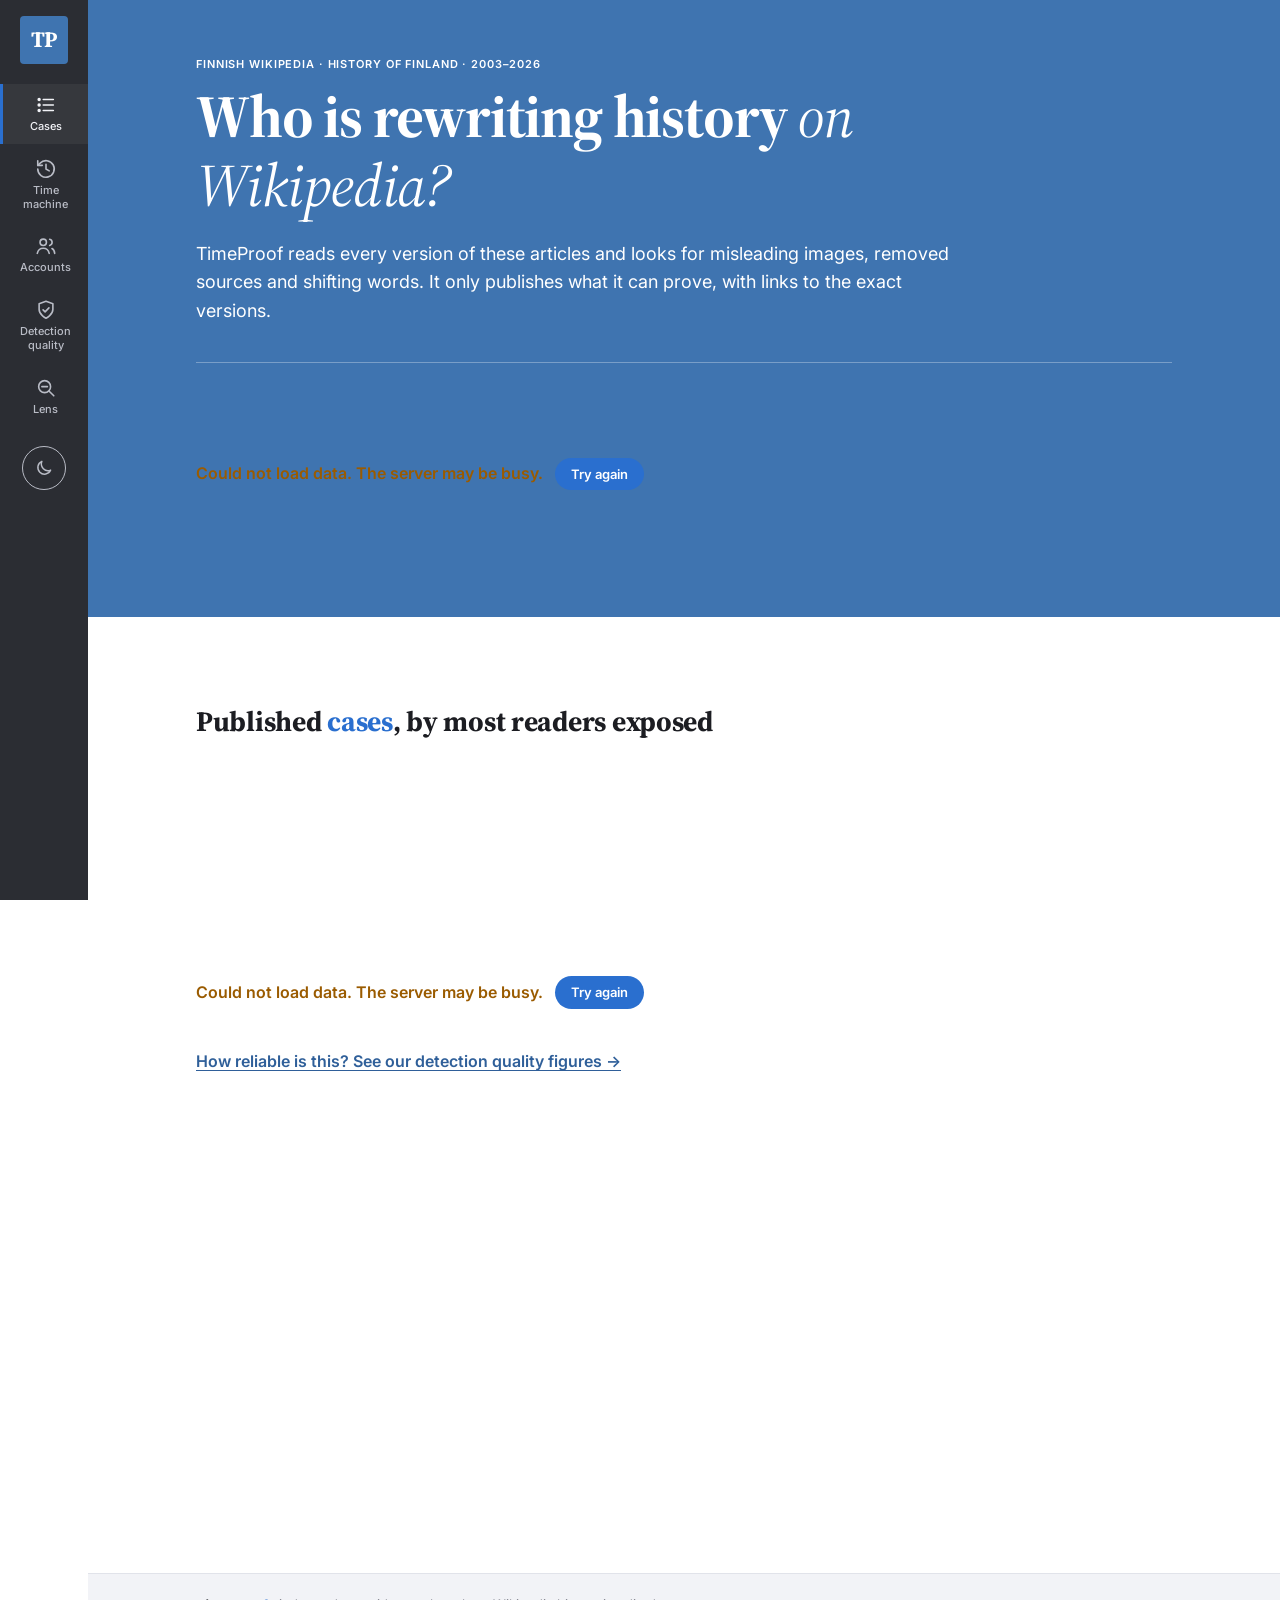
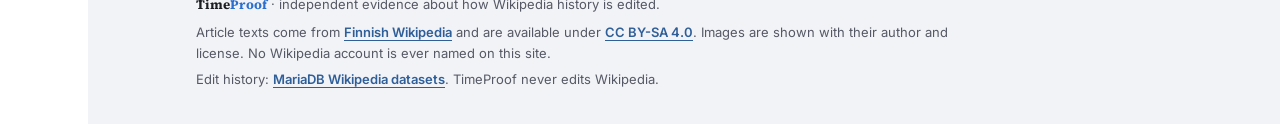
==== commit 59f0b618: "web: Accounts page (patterns, finding, filterable list), link from the case page, shorter nav label " ====
--- a/web/index.html
+++ b/web/index.html
@@ -10,9 +10,9 @@
   <link rel="preconnect" href="https://fonts.googleapis.com">
   <link rel="preconnect" href="https://fonts.gstatic.com" crossorigin>
   <link rel="stylesheet" href="https://fonts.googleapis.com/css2?family=Inter:wght@400;500;600;700&family=Source+Serif+4:ital,opsz,wght@0,8..60,400;0,8..60,600;0,8..60,700;1,8..60,400&display=swap">
-  <link rel="stylesheet" href="tokens.css?v=17">
-  <link rel="stylesheet" href="style.css?v=17">
-  <script src="app.js?v=17" defer></script>
+  <link rel="stylesheet" href="tokens.css?v=23">
+  <link rel="stylesheet" href="style.css?v=23">
+  <script src="app.js?v=23" defer></script>
 </head>
 <body data-page="home">
   <section class="hero-blue hero" aria-label="Overview">
--- a/web/tokens.css
+++ b/web/tokens.css
@@ -1,6 +1,8 @@
 /* TimeProof design tokens. Full rationale in identity.md. Load before style.css. */
 
 :root {
+  /* Tells the browser which theme its own controls must follow (date picker icon, scrollbars). */
+  color-scheme: light;
   /* Colour: white pages, ultramarine for brand and structure, red only for evidence */
   --bg: #ffffff;
   --surface: #ffffff;
@@ -61,6 +63,7 @@
 
 @media (prefers-color-scheme: dark) {
   :root:not([data-theme="light"]) {
+    color-scheme: dark;
     --bg: #121317;
     --surface: #1a1b21;
     --surface-2: #1d1f26;
@@ -93,6 +96,7 @@
 }
 
 :root[data-theme="dark"] {
+  color-scheme: dark;
   --bg: #121317;
   --surface: #1a1b21;
   --surface-2: #1d1f26;
--- a/web/style.css
+++ b/web/style.css
@@ -262,6 +262,12 @@
 .combo li[aria-selected="true"] { outline: 2px solid var(--focus); outline-offset: -2px; }
 .combo .combo-count { color: var(--text-2); font-size: var(--fs-small); white-space: nowrap; font-variant-numeric: tabular-nums; }
 .combo .combo-empty { color: var(--text-2); cursor: default; }
+.combo .combo-en { display: block; font-size: var(--fs-small); color: var(--text-2); }
+/* Nothing chosen yet: no need to keep the room of a chart. */
+#timeline:has(.tm-empty) { min-height: 0; }
+.tm-empty { margin: 0 0 24px; }
+.in-english { margin: 0 0 12px; }
+.moved-note { margin: 0 0 12px; color: var(--text); }
 .popular { display: flex; flex-wrap: wrap; align-items: center; gap: 8px; margin: -8px 0 24px; }
 .popular .label-small { margin: 0 4px 0 0; }
 .tm-log { display: inline-flex; align-items: center; gap: 8px; font-size: var(--fs-small); color: var(--text-2); margin: 0 0 12px; cursor: pointer; min-height: 24px; }
@@ -530,8 +536,21 @@
 .chrono strong { display: block; }
 .chrono .meta { margin-top: 2px; }
 
-/* Evidence card made by Cloudinary. */
-.evidence-card img { max-width: 600px; aspect-ratio: 1200 / 630; height: auto; }
+/* Visual evidence made by Cloudinary: before / after slider, archived copies. */
+.cmp-title { margin-top: 4px; }
+.cmp { max-width: 760px; }
+.cmp-stage { position: relative; aspect-ratio: 1200 / 800; overflow: hidden; border-radius: var(--radius-card); background: var(--rail); --cut: 50%; }
+.cmp-stage img { position: absolute; inset: 0; width: 100%; height: 100%; border-radius: 0; }
+.cmp-stage .cmp-top { clip-path: inset(0 0 0 var(--cut)); }
+.cmp-handle { position: absolute; top: 0; bottom: 0; left: var(--cut); width: 2px; margin-left: -1px; background: var(--on-brand); pointer-events: none; }
+.cmp-tag { position: absolute; top: 10px; font-size: var(--fs-label); font-weight: 600; letter-spacing: 0.08em; text-transform: uppercase;
+  padding: 3px 8px; border-radius: var(--radius-button); background: var(--rail); color: var(--rail-text); pointer-events: none; }
+.cmp-tag.left { left: 10px; }
+.cmp-tag.right { right: 10px; }
+.cmp-control { margin: 10px 0 4px; }
+.cmp-control input[type="range"] { width: 100%; min-height: 28px; margin: 0; accent-color: var(--button); cursor: ew-resize; }
+.cmp-caption { font-family: var(--font-serif); font-size: var(--fs-read); margin: 0 0 4px; }
+.archive { font-size: var(--fs-small); color: var(--text-2); margin: 16px 0 0; }
 .actions { display: flex; flex-wrap: wrap; gap: 8px 12px; align-items: center; margin-top: 12px; }
 .actions .note { font-size: var(--fs-small); color: var(--text-2); }
 
@@ -566,3 +585,28 @@
   .translation { grid-template-columns: 1fr; }
   .funnel li + li::before { margin: 0 8px; }
 }
+
+/* Live watcher: "Last check" line on the home page and the badge of cases it found. */
+.live-status { margin: 14px 0 0; font-size: var(--fs-label); }
+.live-dot { display: inline-block; width: 8px; height: 8px; border-radius: 50%; background: #2fbf71; margin-right: 8px; vertical-align: baseline; }
+.live-dot.off { background: var(--signal); }
+.badge.live-watch { border-color: var(--brand-text); color: var(--brand-text); }
+
+/* Accounts page */
+.accounts-table th[scope="row"] { min-width: 220px; }
+.accounts-table .kind-def { display: block; font-weight: 400; color: var(--text-2); font-size: 12px; max-width: 34ch; white-space: normal; }
+.account-list { padding: 0; }
+.account { list-style: none; }
+.account .account-code { font-family: ui-monospace, SFMono-Regular, Menlo, monospace; color: var(--text); }
+.account-reasons { margin: 10px 0 6px; }
+.account-list .more-row { list-style: none; padding: 16px 0; }
+
+/* Five links and the theme button on one row of a phone. */
+.nav-short { display: none; }
+@media (max-width: 600px) {
+  .nav-long { display: none; }
+  .nav-short { display: inline; }
+  header.site .inner { gap: 6px; padding-left: 8px; padding-right: 8px; }
+  nav { flex: 1 1 auto; justify-content: space-between; min-width: 0; }
+  nav a { padding: 6px 2px; font-size: 11px; }
+}
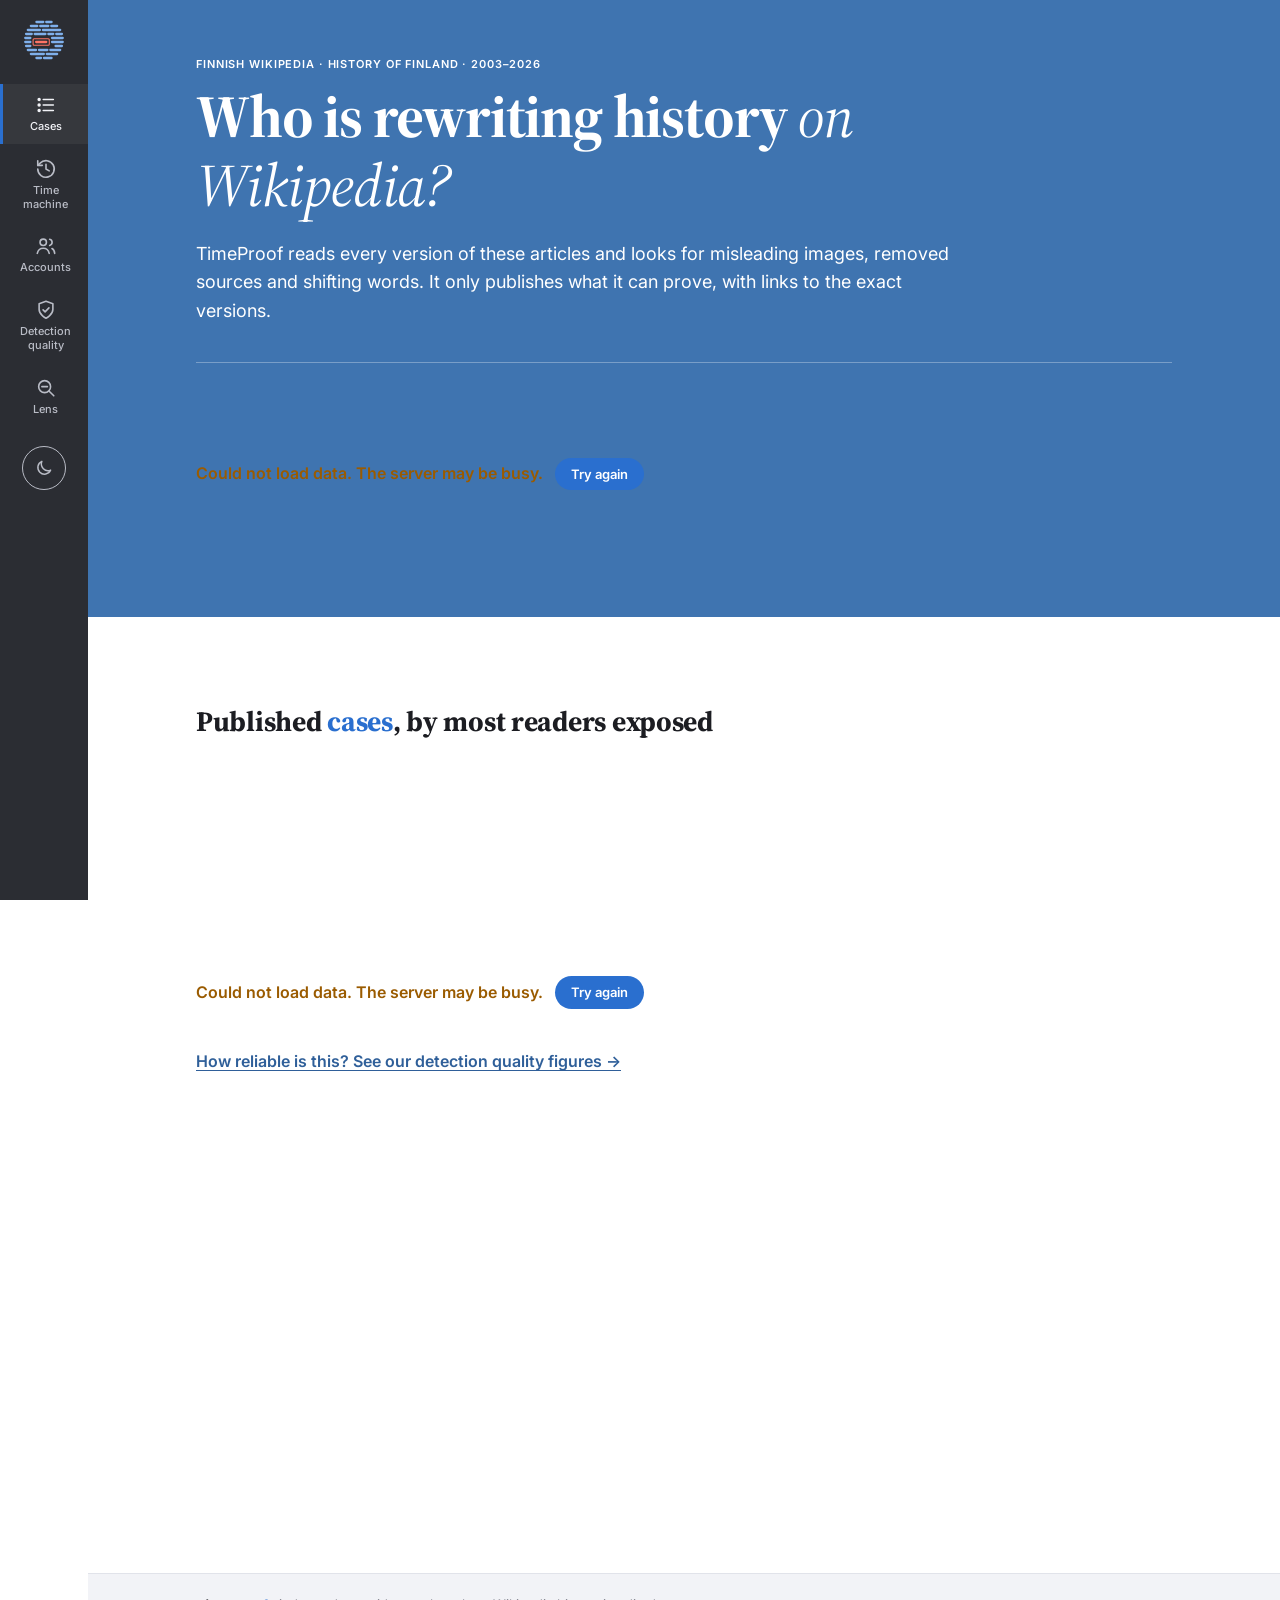
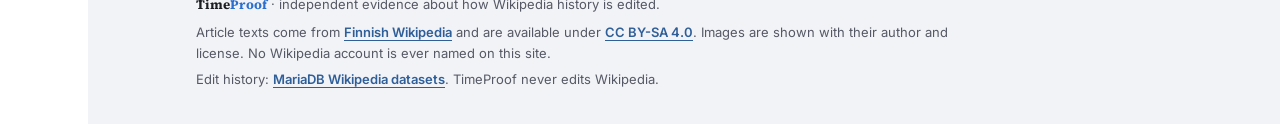
==== commit a9217d75: "web: globe logo in the side rail, favicon follows the browser theme" ====
--- a/web/index.html
+++ b/web/index.html
@@ -6,13 +6,13 @@
   <title>TimeProof</title>
   <meta name="description" content="TimeProof shows who is rewriting history on Wikipedia, when and how, and only publishes what it can prove.">
   <script>try{var t=localStorage.getItem("tp-theme");if(t==="light"||t==="dark")document.documentElement.dataset.theme=t}catch(e){}</script>
-  <link rel="icon" href="favicon.svg" type="image/svg+xml">
+  <link rel="icon" href="favicon.svg?v=24" type="image/svg+xml">
   <link rel="preconnect" href="https://fonts.googleapis.com">
   <link rel="preconnect" href="https://fonts.gstatic.com" crossorigin>
   <link rel="stylesheet" href="https://fonts.googleapis.com/css2?family=Inter:wght@400;500;600;700&family=Source+Serif+4:ital,opsz,wght@0,8..60,400;0,8..60,600;0,8..60,700;1,8..60,400&display=swap">
-  <link rel="stylesheet" href="tokens.css?v=23">
-  <link rel="stylesheet" href="style.css?v=23">
-  <script src="app.js?v=23" defer></script>
+  <link rel="stylesheet" href="tokens.css?v=24">
+  <link rel="stylesheet" href="style.css?v=24">
+  <script src="app.js?v=24" defer></script>
 </head>
 <body data-page="home">
   <section class="hero-blue hero" aria-label="Overview">
--- a/web/style.css
+++ b/web/style.css
@@ -74,14 +74,9 @@
   height: 48px;
   margin: 0 auto;
   border-radius: var(--radius-card);
-  background: var(--brand);
-  color: var(--on-brand);
-  font-family: var(--font-serif);
-  font-weight: 700;
-  font-size: 22px;
-  letter-spacing: -0.03em;
   text-decoration: none;
 }
+.brand-mark img { display: block; width: 100%; height: 100%; }
 
 nav { display: flex; flex-direction: column; gap: 4px; }
 nav a {
@@ -361,7 +356,7 @@
   body { display: block; }
   header.site { position: sticky; top: 0; height: auto; }
   header.site .inner { flex-direction: row; align-items: center; justify-content: space-between; padding: 8px 12px; gap: 12px; }
-  .brand-mark { width: 44px; height: 44px; font-size: 19px; margin: 0; }
+  .brand-mark { width: 44px; height: 44px; margin: 0; }
   nav { flex-direction: row; gap: 0; }
   nav a { padding: 6px 8px; border-left: 0; border-bottom: 3px solid transparent; min-width: 44px; min-height: 44px; justify-content: center; }
   nav a.active { border-bottom-color: var(--brand-text); background: transparent; }
